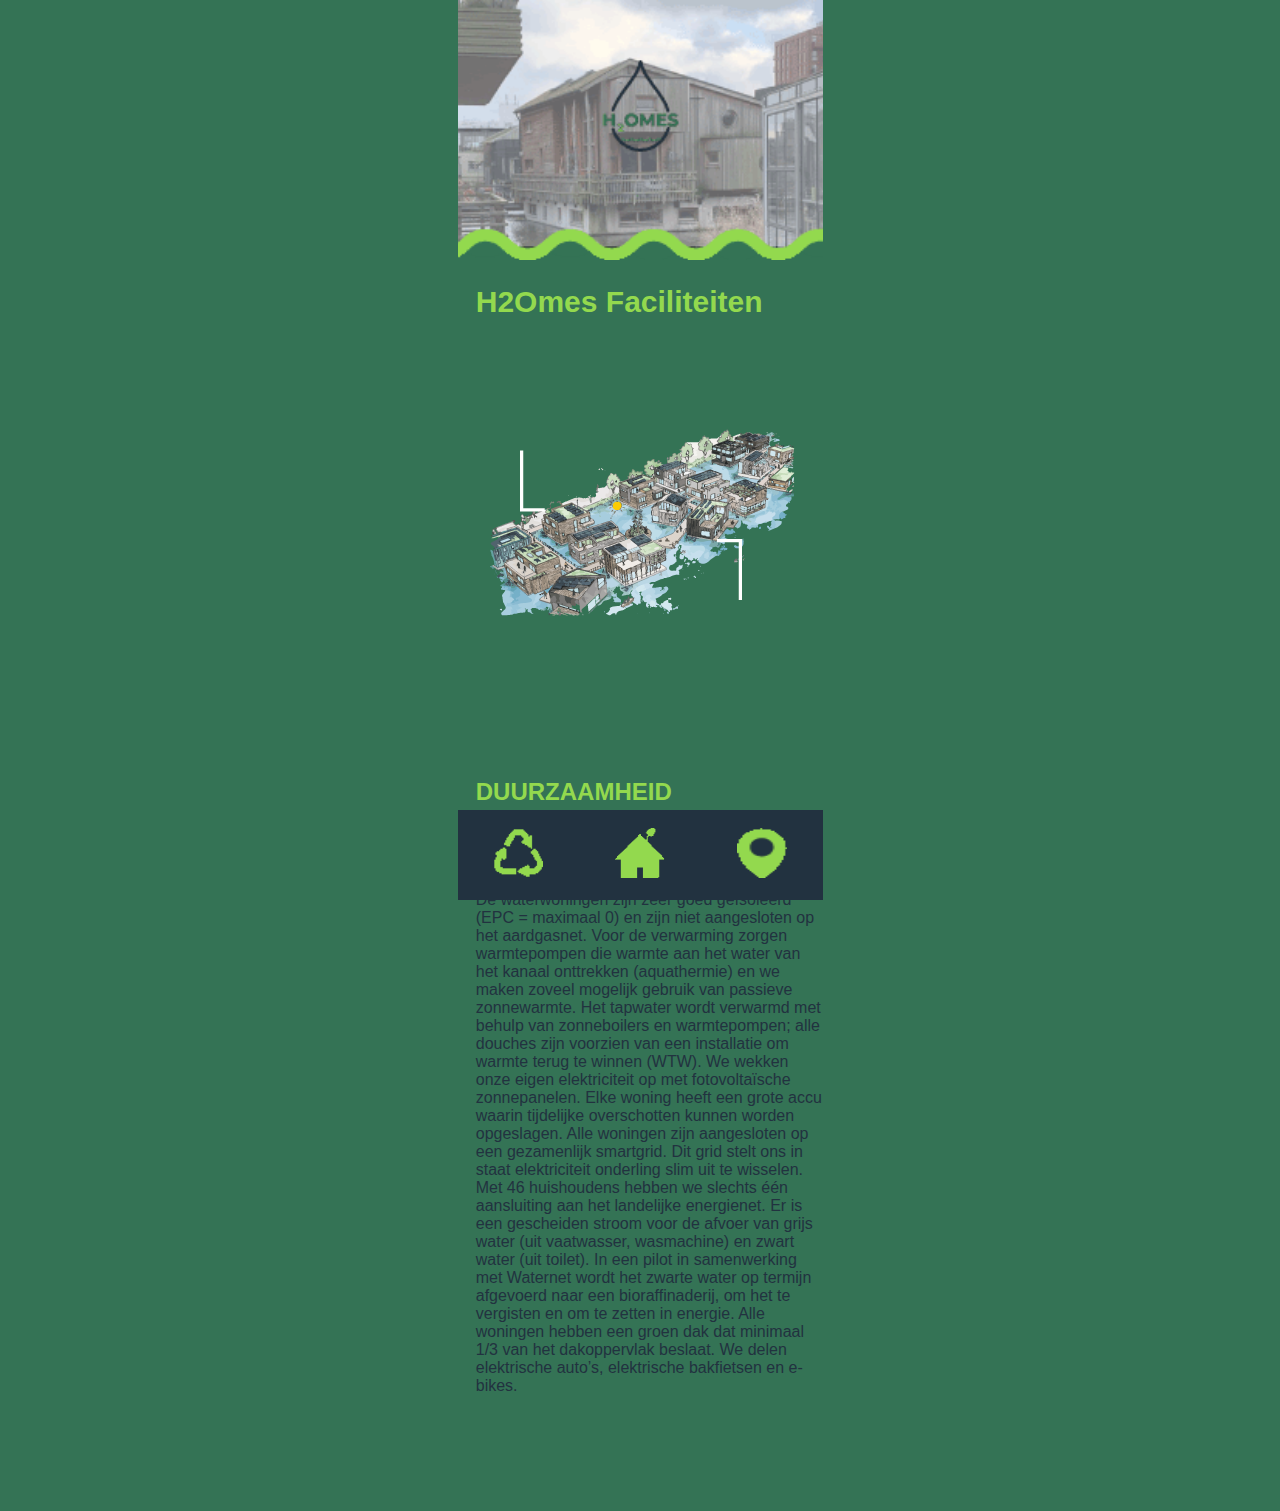
==== duurzaam.html @ d58c7251 "Add files via upload" ====
<!DOCTYPE html>
<html lang="en">
<head>
    <meta charset="UTF-8">
    <meta name="viewport" content="width=device-width, initial-scale=1.0">
    <title>H₂Ome</title>
    <link rel="stylesheet" href="style.css">
</head>

<body>
    
    <header>
        <h1>H2Omes</h1>
        </header>

        <div class="main">
    <main>
            <h2>H2Omes Faciliteiten</h2>

            <div class="image-container">
                <img src="images/plattengrond1.png" alt="Afbeelding">
                <div class="tooltips tooltip-top-left">
                    <span class="tooltip">H2Omes wil zuinig omgaan met drinkwater, vervuild water hergebruiken en op den duur zelfs de waterkwaliteit in ons kanaal verbeteren. Gedrag speelt daarbij een cruciale rol. Bewoners worden aangespoord om zo min mogelijk water te verspillen.
                         En er zijn gelukkig verschillende technieken die helpen om dat doel te bereiken.</span>
                </div>
                <div class="tooltips tooltip-bottom-right">
                    <span class="tooltip1">I
                        We willen een rijke waterecologie bereiken met weinig middelen en minimaal onderhoud. 
                        We doen daarom strategische ingrepen voor de ontwikkeling hiervan. 
                        De gedachte is dat de natuur vanzelf komt, als je de juiste condities schept. 
                        De sleutel hiervoor is porositeit (hechtingsmogelijkheid). Met name rond de waterspiegel willen we veel geleidelijke nat-droog overgangen maken met 'holtes' op verschillende schaalniveaus. 
                        Hierdoor ontstaat broed-, nest, en paaigelegenheid, en hechten zich micro-organismen en algen. Hiermee wordt een voedselketen in werking gezet, waardoor er weer meer vissen, insecten, amfibieën, en vogels komen.</span>
                </div>
            </div>
           
   
        <h4>DUURZAAMHEID</h4>
        <p>De waterwoningen zijn zeer goed geïsoleerd (EPC = maximaal 0) en zijn niet aangesloten op het aardgasnet. <br>
            De waterwoningen zijn zeer goed geïsoleerd (EPC = maximaal 0) en zijn niet aangesloten op het aardgasnet.
Voor de verwarming zorgen warmtepompen die warmte aan het water van het kanaal onttrekken (aquathermie) en we maken zoveel mogelijk gebruik van passieve zonnewarmte.
Het tapwater wordt verwarmd met behulp van zonneboilers en warmtepompen; alle douches zijn voorzien van een installatie om warmte terug te winnen (WTW).
We wekken onze eigen elektriciteit op met fotovoltaïsche zonnepanelen. Elke woning heeft een grote accu waarin tijdelijke overschotten kunnen worden opgeslagen.
Alle woningen zijn aangesloten op een gezamenlijk smartgrid. Dit grid stelt ons in staat elektriciteit onderling slim uit te wisselen. Met 46 huishoudens hebben we slechts één aansluiting aan het landelijke energienet.
Er is een gescheiden stroom voor de afvoer van grijs water (uit vaatwasser, wasmachine) en zwart water (uit toilet). In een pilot in samenwerking met Waternet wordt het zwarte water op termijn afgevoerd naar een bioraffinaderij, om het te vergisten en om te zetten in energie.
Alle woningen hebben een groen dak dat minimaal 1/3 van het dakoppervlak beslaat.
We delen elektrische auto’s, elektrische bakfietsen en e-bikes.</p>

        </main>
    </div>



    <footer>
        <div class="footer2">
        <a href="link-naar-pagina1.html">
            <img src="images/reyclebin.png" alt="Afbeelding 1">
        </a>
        <a href="index.html">
            <img src="images/huisje-png.png" alt="Afbeelding 2">
        </a>
        <a href="link-naar-pagina3.html">
            <img src="images/pointer.png" alt="Afbeelding 3">
        </a>
        </div>
    </footer>
    
</body>
</html>
---- style.css ----
header {
    background-image: url('images/header.png');
    background-size: cover;
    background-position: center;
    color: white;
    padding: 50px;
    text-align: center;
    font-size: 2em;
    top: 0;
    z-index: 100;
    transition: padding 0.3s;
}


h1{
    visibility: hidden;
}

h3{
    text-shadow: -1px -1px 0 #223240,
    1px -1px 0 #223240,
   -1px 1px 0 #223240,
    1px 1px 0 #223240;
    margin-left: 10px;
}

h4{
color: #93D94E;
font-size: 1.5em;
font-family: 'Franklin Gothic Medium', 'Arial Narrow', Arial, sans-serif;
margin-left: 5%;
}

article p {
    color:#223240;
}

.main {
    padding-bottom: 100px; /* Voeg padding toe aan de onderkant van de main sectie */
}

article p {
    color: #223240;
}

body {
    align-items: center;
    justify-content: center;
     background-color: #347355;
        margin: 0;
        padding: 0;
        max-width: 365px; /* Maximale breedte */
        max-height: 667px; /* Maximale lengte */
        margin-left: auto;
        margin-right: auto;
    overflow-y: auto;
    }
    
    .background-container {
        background-image: url('images/achtergrondhuisjes.jpg');
        background-size: cover;
        background-position: center bottom 50px; /* 50 pixels naar beneden schuiven */
        padding: 10px;
    }

h2{
    font-size:  30px;
 display: flex;
 justify-content: left;
 margin-left: 5%;
 font-family: 'Franklin Gothic Medium', 'Arial Narrow', Arial, sans-serif ;
 color: #93D94E;
}


p{
    display: flex;
 justify-content: left;
 margin-left: 5%;
 font-family: 'Franklin Gothic Medium', 'Arial Narrow', Arial, sans-serif;
 color: #223240;

}

#tekst1{
    display: flex;
    justify-content: left;;
padding-bottom:  30%;
color: #223240;
font-family: 'Franklin Gothic Medium', 'Arial Narrow', Arial, sans-serif;
}

#image-container {
    display: flex;
    justify-content: center;
    align-items: center;
    margin: 20px;
}

#image-container img {
    width: 150px;
    margin: 13px;
}

#content-container {
    margin-top: 20px;
}

#button-container {
    display: flex;
    justify-content: center;
    margin-top: 10px;
}

.button {
    margin: 0 10px;
    padding: 10px 40px;
    font-size: 16px;
    background-color: #223240;
    color: #93D94E;
    border: none;
    cursor: pointer;
    border-radius: 5px;
    font-family: 'Franklin Gothic Medium', 'Arial Narrow', Arial, sans-serif;

    
}

.button:hover {
    background-color: #93D94E;
    color: #223240;
}


nav {
    display: flex;
    justify-content: space-around; /* Hiermee worden de navigatie-items gelijkmatig verdeeld */
    padding: 10px;
}

nav ul {
    list-style: none;
    padding: 0;
    margin: 0;
    display: flex;
}
.fotohuisjes {
    display: flex;
    flex-wrap: wrap;
    justify-content: space-around;
    margin-top: 20px;
    color: #93D94E;
    font-family: 'Franklin Gothic Medium', 'Arial Narrow', Arial, sans-serif;
}

.fotohuisjes div {
    margin: 10px;
}

.fotohuisjes img {
    width: 355px;
    height: 200px;
    object-fit: cover;

}

.huis {
    font-size: 18px;
    margin-top: 10px;
}



.small-text {
    margin-top: 5px;
    color: #223240;
}

.small-text1 {
    margin-top: 5px;
    margin-bottom: 60px;
    color: #223240;
}

.footer2 {
    display: flex;
    justify-content: space-around;
    align-items: center;
    background-color: #223240;
    color: white;
    width: 365px;
height: 10%;
    position: fixed;
    bottom: 0;
}

.footer2 a {
    text-decoration: none;
    color: white;
    display: flex;
    flex-direction: column;

}

.footer2 img {
    width: 50px;
    height: 50px;
    margin-bottom: 5px;
    transition: transform 0.3s; /* Voeg een overgang toe voor een vloeiende animatie */
}

.footer2 a:hover img {
    transform: scale(1.2); /* Vergroot de afbeelding met 20% */
}

footer {
    display: flex;
    justify-content: space-around;
    align-items: center;
    background-color: #223240;
    color: white;
    width: 365px;
height: 10%;
    position: fixed;
    bottom: 0;
}

footer a {
    margin: 0 10px;
    text-decoration: none;
    color: white;
    display: flex;
    flex-direction: column;
    align-items: center;
}

footer img {
    width: 50px;
    height: 50px;
    margin-bottom: 5px;
    transition: transform 0.3s; /* Voeg een overgang toe voor een vloeiende animatie */
}

footer a:hover img {
    transform: scale(1.2); /* Vergroot de afbeelding met 20% */
}


.image-container {
    position: relative;
margin-bottom: 20%;
}

.tooltips {
    display: none;
    position: absolute;
    text-align: center;
}

.image-container:hover .tooltips {
    display: flex;
}

.tooltip {
    background-color: #93D94E;
    color: #223240;
    font-family: 'Franklin Gothic Medium', 'Arial Narrow', Arial, sans-serif;
    margin-top: 10%;
    max-width: 100px;
    max-height: 100px;
    font-size: 40%;
    padding: 20px 10px;
    border-radius: 5px;
    margin: 5px;
    cursor: pointer;
}

.tooltip1 {
    background-color: #93D94E;
    color: #223240;
    font-family: 'Franklin Gothic Medium', 'Arial Narrow', Arial, sans-serif;
    margin-top: 10%;
    max-width: 100px;
    max-height: 100px;
    font-size: 30%;
    padding: 20px 10px;
    border-radius: 5px;
    margin: 5%;
    cursor: pointer;
}


.tooltip-top-left {
    top: 0;
    left: 4%;
}

.tooltip-bottom-right {
    bottom: 0;
    right: 0;
}
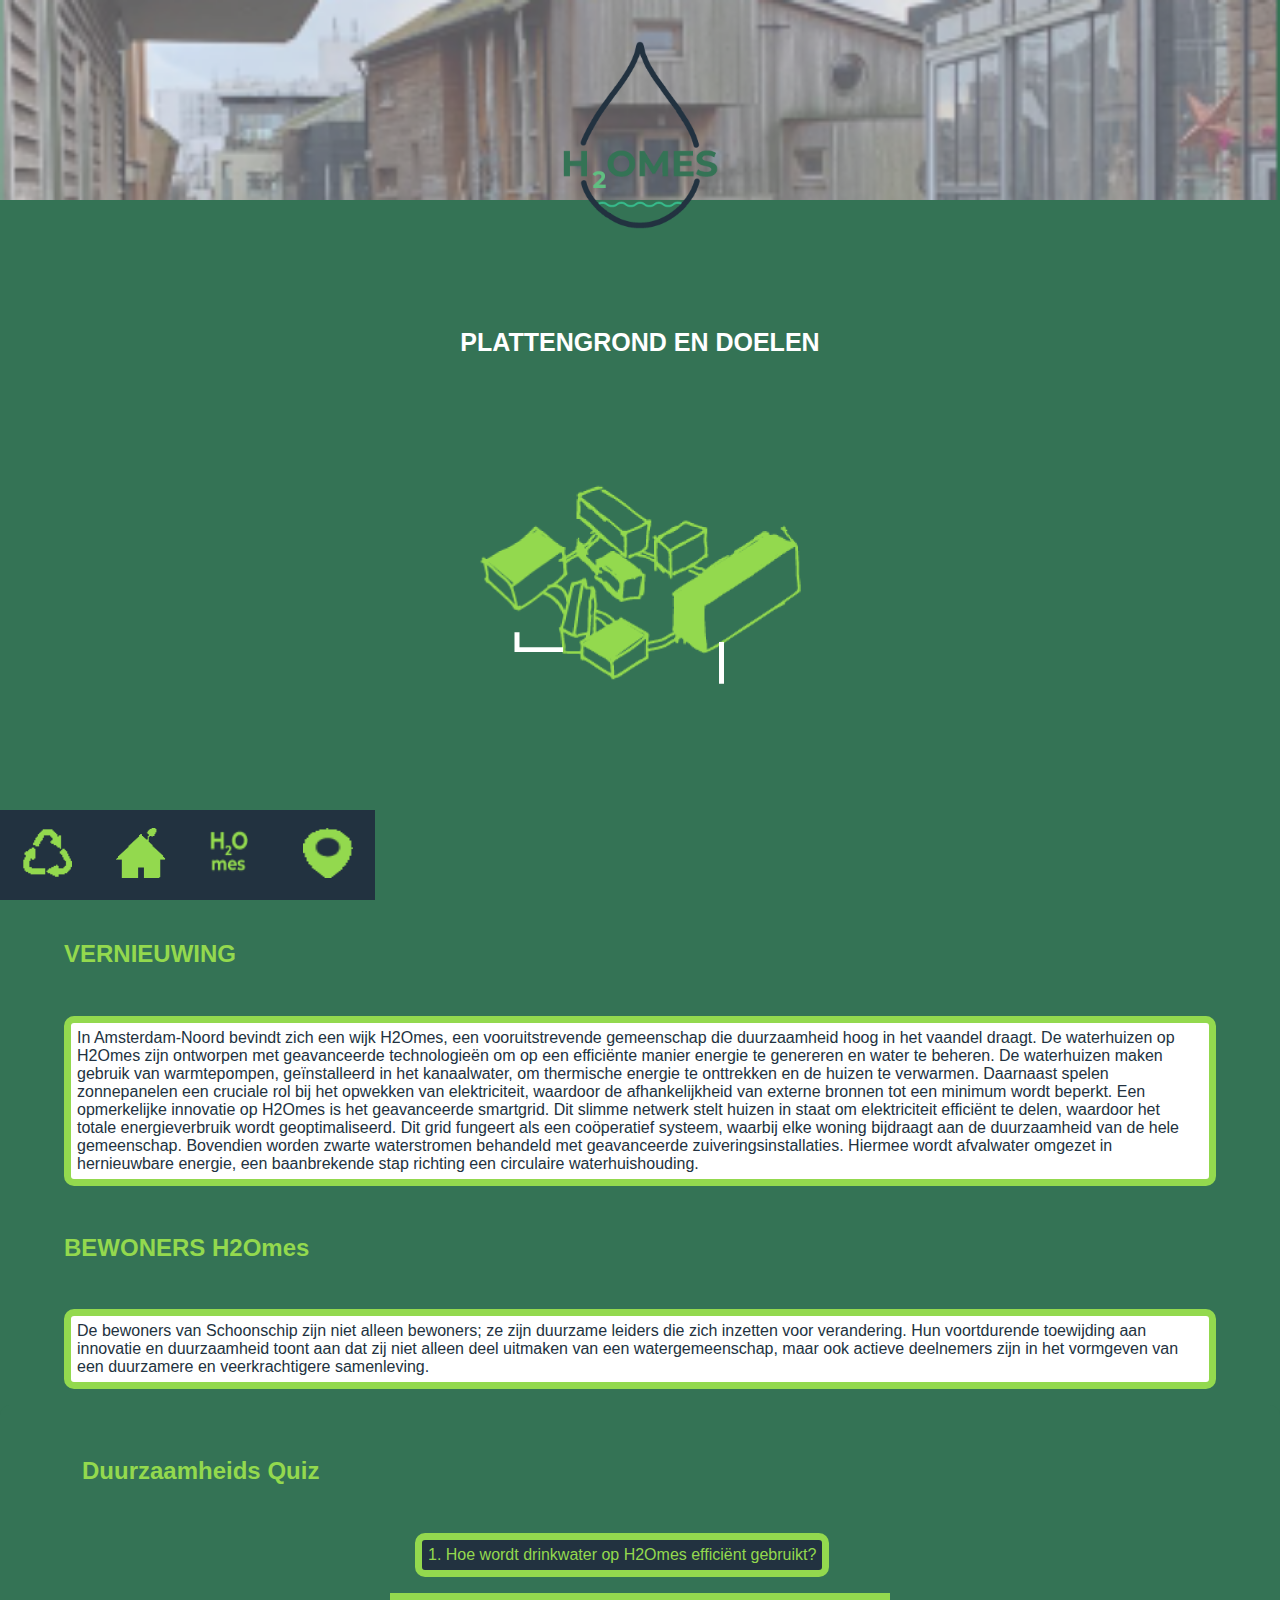
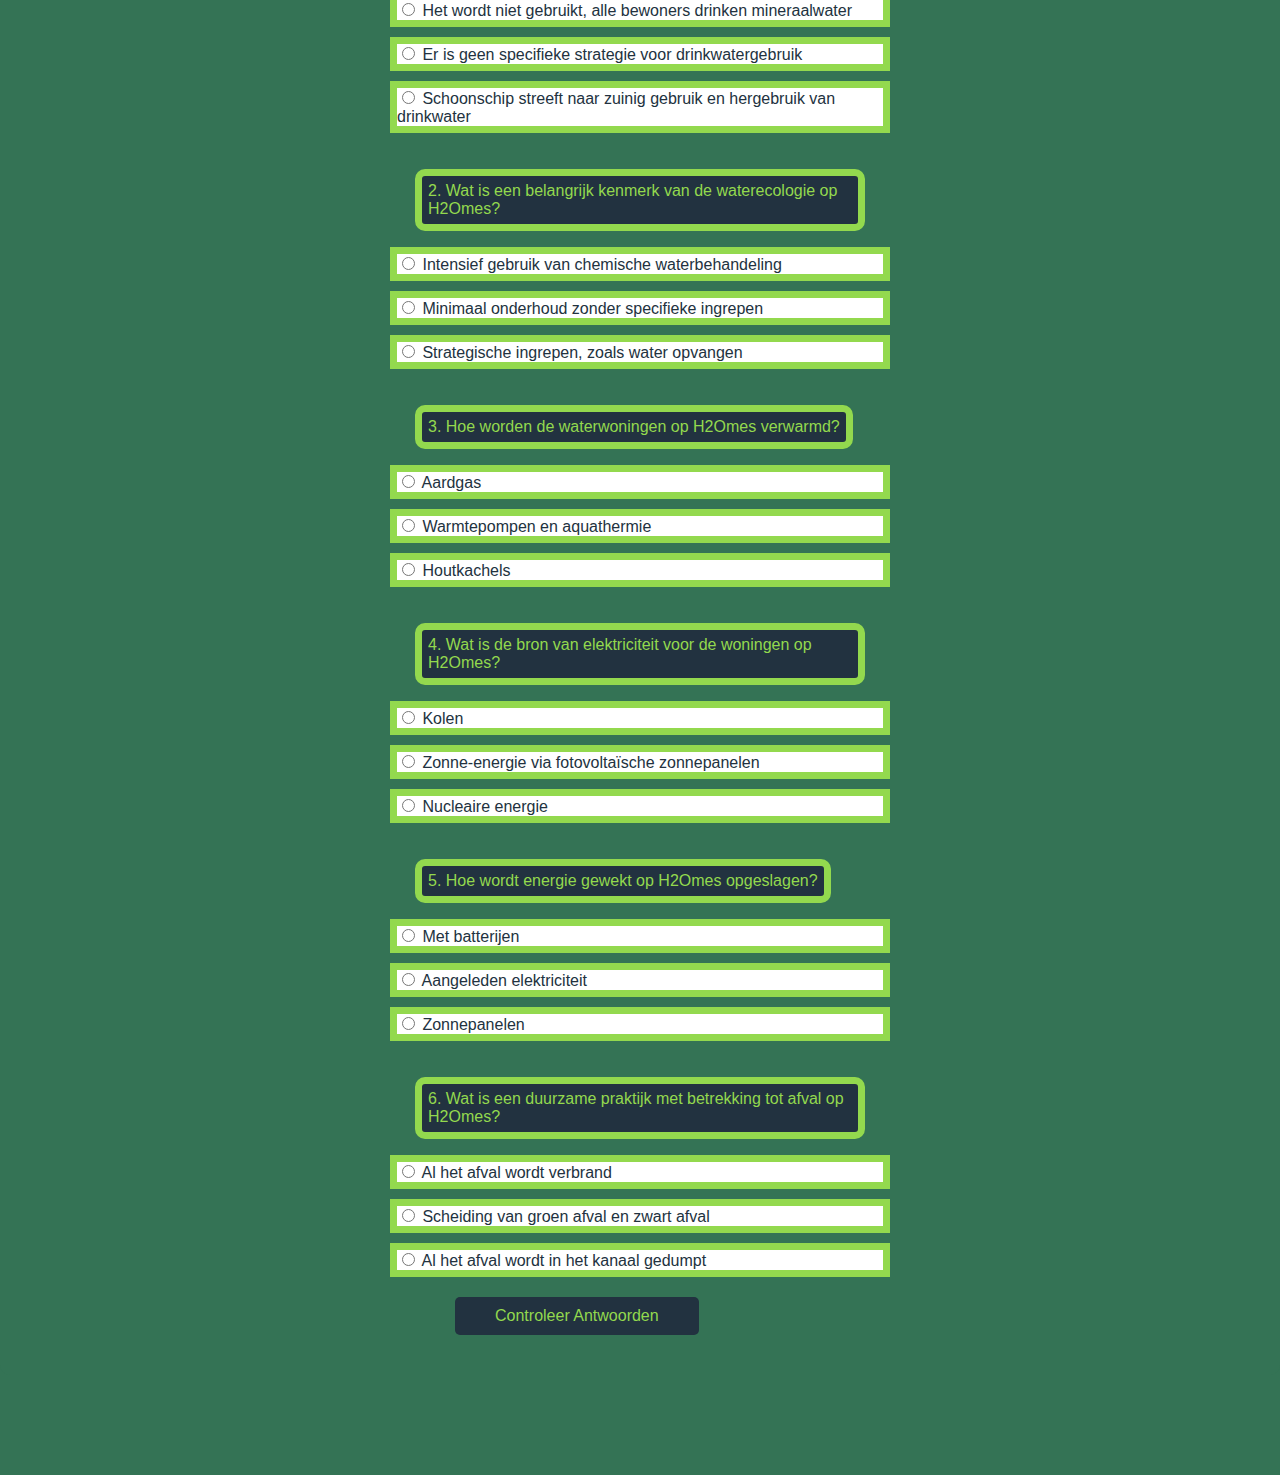
==== commit 1c99da9a: "Add files via upload" ====
--- a/duurzaam.html
+++ b/duurzaam.html
@@ -8,61 +8,107 @@
 </head>
 
 <body>
-    
+
     <header>
         <h1>H2Omes</h1>
-        </header>
+        <img src="images/h2omes-png.png" alt="H2Omes Logo">
+    </header>
 
-        <div class="main">
     <main>
-            <h2>H2Omes Faciliteiten</h2>
+        <section class="main-content">
+            <h2>PLATTENGROND EN DOELEN</h2>
 
             <div class="image-container">
-                <img src="images/plattengrond1.png" alt="Afbeelding">
+                <img src="images/H2omeshuisjes.png" alt="Afbeelding">
                 <div class="tooltips tooltip-top-left">
-                    <span class="tooltip">H2Omes wil zuinig omgaan met drinkwater, vervuild water hergebruiken en op den duur zelfs de waterkwaliteit in ons kanaal verbeteren. Gedrag speelt daarbij een cruciale rol. Bewoners worden aangespoord om zo min mogelijk water te verspillen.
-                         En er zijn gelukkig verschillende technieken die helpen om dat doel te bereiken.</span>
+                    <span class="tooltip">H2Omes wil zuinig omgaan met drinkwater, vervuild water hergebruiken en op den duur zelfs de waterkwaliteit in ons kanaal verbeteren. Gedrag speelt daarbij een cruciale rol. </span>
                 </div>
                 <div class="tooltips tooltip-bottom-right">
-                    <span class="tooltip1">I
-                        We willen een rijke waterecologie bereiken met weinig middelen en minimaal onderhoud. 
+                    <span class="tooltip1">We willen een rijke waterecologie bereiken met weinig middelen en minimaal onderhoud. 
                         We doen daarom strategische ingrepen voor de ontwikkeling hiervan. 
                         De gedachte is dat de natuur vanzelf komt, als je de juiste condities schept. 
-                        De sleutel hiervoor is porositeit (hechtingsmogelijkheid). Met name rond de waterspiegel willen we veel geleidelijke nat-droog overgangen maken met 'holtes' op verschillende schaalniveaus. 
-                        Hierdoor ontstaat broed-, nest, en paaigelegenheid, en hechten zich micro-organismen en algen. Hiermee wordt een voedselketen in werking gezet, waardoor er weer meer vissen, insecten, amfibieën, en vogels komen.</span>
+                        De sleutel hiervoor is porositeit (hechtingsmogelijkheid).</span>
                 </div>
             </div>
+
+            <h4>VERNIEUWING</h4>
+            <article>
+                <p>In Amsterdam-Noord bevindt zich een wijk H2Omes, een vooruitstrevende gemeenschap die duurzaamheid hoog in het vaandel draagt. De waterhuizen op H2Omes zijn ontworpen met geavanceerde technologieën om op een efficiënte manier energie te genereren en water te beheren.
+                De waterhuizen maken gebruik van warmtepompen, geïnstalleerd in het kanaalwater, om thermische energie te onttrekken en de huizen te verwarmen. Daarnaast spelen zonnepanelen een cruciale rol bij het opwekken van elektriciteit, waardoor de afhankelijkheid van externe bronnen tot een minimum wordt beperkt.
+                Een opmerkelijke innovatie op H2Omes is het geavanceerde smartgrid. Dit slimme netwerk stelt huizen in staat om elektriciteit efficiënt te delen, waardoor het totale energieverbruik wordt geoptimaliseerd. Dit grid fungeert als een coöperatief systeem, waarbij elke woning bijdraagt aan de duurzaamheid van de hele gemeenschap.
+                Bovendien worden zwarte waterstromen behandeld met geavanceerde zuiveringsinstallaties. Hiermee wordt afvalwater omgezet in hernieuwbare energie, een baanbrekende stap richting een circulaire waterhuishouding.</P>
            
-   
-        <h4>DUURZAAMHEID</h4>
-        <p>De waterwoningen zijn zeer goed geïsoleerd (EPC = maximaal 0) en zijn niet aangesloten op het aardgasnet. <br>
-            De waterwoningen zijn zeer goed geïsoleerd (EPC = maximaal 0) en zijn niet aangesloten op het aardgasnet.
-Voor de verwarming zorgen warmtepompen die warmte aan het water van het kanaal onttrekken (aquathermie) en we maken zoveel mogelijk gebruik van passieve zonnewarmte.
-Het tapwater wordt verwarmd met behulp van zonneboilers en warmtepompen; alle douches zijn voorzien van een installatie om warmte terug te winnen (WTW).
-We wekken onze eigen elektriciteit op met fotovoltaïsche zonnepanelen. Elke woning heeft een grote accu waarin tijdelijke overschotten kunnen worden opgeslagen.
-Alle woningen zijn aangesloten op een gezamenlijk smartgrid. Dit grid stelt ons in staat elektriciteit onderling slim uit te wisselen. Met 46 huishoudens hebben we slechts één aansluiting aan het landelijke energienet.
-Er is een gescheiden stroom voor de afvoer van grijs water (uit vaatwasser, wasmachine) en zwart water (uit toilet). In een pilot in samenwerking met Waternet wordt het zwarte water op termijn afgevoerd naar een bioraffinaderij, om het te vergisten en om te zetten in energie.
-Alle woningen hebben een groen dak dat minimaal 1/3 van het dakoppervlak beslaat.
-We delen elektrische auto’s, elektrische bakfietsen en e-bikes.</p>
+                <h4>BEWONERS H2Omes</h4>
+                <P> De bewoners van Schoonschip zijn niet alleen bewoners; ze zijn duurzame leiders die zich inzetten voor verandering. Hun voortdurende toewijding aan innovatie en duurzaamheid toont aan dat zij niet alleen deel uitmaken van een watergemeenschap,
+                     maar ook actieve deelnemers zijn in het vormgeven van een duurzamere en veerkrachtigere samenleving.</p>
+            </article>
 
-        </main>
-    </div>
+            <div class="quiz-container">
+            <h4>Duurzaamheids Quiz</h4>
+                <form id="quiz-form">
+                    <div class="question">
+                        <div class="question">
+                            <p>1. Hoe wordt drinkwater op H2Omes efficiënt gebruikt?</p>
+                            <label><input type="radio" name="q1" value="a"> Het wordt niet gebruikt, alle bewoners drinken mineraalwater</label>
+                            <label><input type="radio" name="q1" value="b"> Er is geen specifieke strategie voor drinkwatergebruik</label>
+                            <label><input type="radio" name="q1" value="c"> Schoonschip streeft naar zuinig gebruik en hergebruik van drinkwater</label>
+                        </div>
+                        
+                        <div class="question">
+                            <p>2. Wat is een belangrijk kenmerk van de waterecologie op H2Omes?</p>
+                            <label><input type="radio" name="q2" value="a"> Intensief gebruik van chemische waterbehandeling</label>
+                            <label><input type="radio" name="q2" value="b"> Minimaal onderhoud zonder specifieke ingrepen</label>
+                            <label><input type="radio" name="q2" value="c"> Strategische ingrepen, zoals water opvangen</label>
+                        </div>
+                        
+                        <div class="question">
+                            <p>3. Hoe worden de waterwoningen op H2Omes verwarmd?</p>
+                            <label><input type="radio" name="q3" value="a"> Aardgas</label>
+                            <label><input type="radio" name="q3" value="b"> Warmtepompen en aquathermie</label>
+                            <label><input type="radio" name="q3" value="c"> Houtkachels</label>
+                        </div>
+                        
+                        <div class="question">
+                            <p>4. Wat is de bron van elektriciteit voor de woningen op H2Omes?</p>
+                            <label><input type="radio" name="q4" value="a"> Kolen</label>
+                            <label><input type="radio" name="q4" value="b"> Zonne-energie via fotovoltaïsche zonnepanelen</label>
+                            <label><input type="radio" name="q4" value="c"> Nucleaire energie</label>
+                        </div>
+                        
+                        <div class="question">
+                            <p>5. Hoe wordt energie gewekt op H2Omes opgeslagen?</p>
+                            <label><input type="radio" name="q5" value="a"> Met batterijen</label>
+                            <label><input type="radio" name="q5" value="b"> Aangeleden elektriciteit</label>
+                            <label><input type="radio" name="q5" value="c"> Zonnepanelen</label>
+                        </div>
+                        
+                        <div class="question">
+                            <p>6. Wat is een duurzame praktijk met betrekking tot afval op H2Omes?</p>
+                            <label><input type="radio" name="q6" value="a"> Al het afval wordt verbrand</label>
+                            <label><input type="radio" name="q6" value="b"> Scheiding van groen afval en zwart afval</label>
+                            <label><input type="radio" name="q6" value="c"> Al het afval wordt in het kanaal gedumpt</label>
+                        </div>
+                        
 
-
+                    <button type="submit">Controleer Antwoorden</button>
+                </form>
+            </div>
+        </section>
+    </main>
 
     <footer>
-        <div class="footer2">
-        <a href="link-naar-pagina1.html">
+        <a href="duurzaam.html">
             <img src="images/reyclebin.png" alt="Afbeelding 1">
         </a>
         <a href="index.html">
             <img src="images/huisje-png.png" alt="Afbeelding 2">
         </a>
-        <a href="link-naar-pagina3.html">
+        <a href="huisjes.html">
+            <img src="images/h2omes-icon.png" alt="Afbeelding 3">
+        </a>
+        <a href="gegevens.html">
             <img src="images/pointer.png" alt="Afbeelding 3">
         </a>
-        </div>
     </footer>
-    
 </body>
-</html>+</html>
--- a/style.css
+++ b/style.css
@@ -1,9 +1,31 @@
+
+
+body {
+    align-items: center;
+    justify-content: center;
+    background-color: #347355;
+    margin: 0;
+    padding: 0;
+    max-width: 100%;
+    overflow-x: hidden; 
+}
+
+.container {
+    max-width: 375px; 
+    max-height: 667px;
+    margin-left: auto;
+    margin-right: auto;
+    overflow-y: auto;
+    position: relative;
+}
+
+
 header {
     background-image: url('images/header.png');
     background-size: cover;
     background-position: center;
     color: white;
-    padding: 50px;
+    padding: 20px; 
     text-align: center;
     font-size: 2em;
     top: 0;
@@ -11,83 +33,73 @@
     transition: padding 0.3s;
 }
 
-
-h1{
+header img {
+    position: absolute;
+    top: 15%;
+    left: 50%;
+    transform: translate(-50%, -50%);
+    max-width: 30%; 
+    max-height: 30%;
+}
+
+h1 {
     visibility: hidden;
 }
 
-h3{
-    text-shadow: -1px -1px 0 #223240,
-    1px -1px 0 #223240,
-   -1px 1px 0 #223240,
-    1px 1px 0 #223240;
-    margin-left: 10px;
-}
-
-h4{
-color: #93D94E;
-font-size: 1.5em;
-font-family: 'Franklin Gothic Medium', 'Arial Narrow', Arial, sans-serif;
-margin-left: 5%;
-}
-
-article p {
-    color:#223240;
-}
-
-.main {
-    padding-bottom: 100px; /* Voeg padding toe aan de onderkant van de main sectie */
-}
-
-article p {
-    color: #223240;
-}
-
-body {
-    align-items: center;
-    justify-content: center;
-     background-color: #347355;
-        margin: 0;
-        padding: 0;
-        max-width: 365px; /* Maximale breedte */
-        max-height: 667px; /* Maximale lengte */
-        margin-left: auto;
-        margin-right: auto;
-    overflow-y: auto;
-    }
-    
-    .background-container {
-        background-image: url('images/achtergrondhuisjes.jpg');
-        background-size: cover;
-        background-position: center bottom 50px; /* 50 pixels naar beneden schuiven */
-        padding: 10px;
-    }
-
-h2{
-    font-size:  30px;
- display: flex;
- justify-content: left;
- margin-left: 5%;
- font-family: 'Franklin Gothic Medium', 'Arial Narrow', Arial, sans-serif ;
- color: #93D94E;
-}
-
-
-p{
-    display: flex;
- justify-content: left;
- margin-left: 5%;
- font-family: 'Franklin Gothic Medium', 'Arial Narrow', Arial, sans-serif;
- color: #223240;
-
-}
-
-#tekst1{
-    display: flex;
-    justify-content: left;;
-padding-bottom:  30%;
-color: #223240;
-font-family: 'Franklin Gothic Medium', 'Arial Narrow', Arial, sans-serif;
+
+h4 {
+    color: #93D94E;
+    font-size: 1.5em;
+    font-family: 'Franklin Gothic Medium', 'Arial Narrow', Arial, sans-serif;
+    margin-left: 5%;
+}
+
+
+main {
+    padding-bottom: 100px;
+}
+
+article p, main p {
+    display: flex;
+    justify-content: center;
+    font-family: 'Franklin Gothic Medium', 'Arial Narrow', Arial, sans-serif;
+    color: #223240;
+    background-color: white;
+    border: 7px solid #93D94E; 
+    padding: 6px; 
+    display: inline-block;
+    border-radius: 10px;
+    margin-left: 5%;
+    margin-right: 5%;
+}
+
+
+background-container {
+    background-image: url('images/achtergrondhuisjes.jpg');
+    background-size: cover;
+    background-position: center bottom 50px;
+    padding: 10px;
+}
+
+h2 {
+    font-size: 25px;
+    display: flex;
+    justify-content: center;
+    font-family: 'Franklin Gothic Medium', 'Arial Narrow', Arial, sans-serif;
+    color: white;
+    margin-top: 10%;
+}
+
+main h2 {
+    margin-bottom: 10%;
+}
+
+#tekst1 {
+    display: flex;
+    justify-content: left;
+    padding-bottom: 30%;
+    color: #223240;
+    font-family: 'Franklin Gothic Medium', 'Arial Narrow', Arial, sans-serif;
 }
 
 #image-container {
@@ -103,7 +115,7 @@
 }
 
 #content-container {
-    margin-top: 20px;
+    margin-top: 30px;
 }
 
 #button-container {
@@ -122,8 +134,6 @@
     cursor: pointer;
     border-radius: 5px;
     font-family: 'Franklin Gothic Medium', 'Arial Narrow', Arial, sans-serif;
-
-    
 }
 
 .button:hover {
@@ -131,10 +141,70 @@
     color: #223240;
 }
 
+.quiz-container {
+    background-color: #347355;
+    padding: 20px;
+    border-radius: 10px;
+}
+
+.question p {
+    color: #93D94E;
+    background-color: #223240;
+}
+
+form {
+    max-width: 500px;
+    margin: 0 auto;
+}
+
+.question {
+    margin-bottom: 20px;
+}
+
+label {
+    display: block;
+    margin-bottom: 10px;
+    font-family: 'Franklin Gothic Medium', 'Arial Narrow', Arial, sans-serif;
+    color: #223240;
+    background-color: white;
+    border: 7px solid #93D94E;
+}
+
+input[type="submit"] {
+    background-color: #93D94E;
+    color: #93D94E;
+    padding: 10px 20px;
+    border: none;
+    border-radius: 5px;
+    cursor: pointer;
+    font-size: 16px;
+}
+
+input[type="submit"]:hover {
+    background-color: #93D94E;
+    color: #223240;
+}
+
+button {
+    align-items: center;
+    margin-left: 13%;
+    padding: 10px 40px;
+    font-size: 16px;
+    background-color: #223240;
+    color: #93D94E;
+    border: none;
+    cursor: pointer;
+    border-radius: 5px;
+    font-family: 'Franklin Gothic Medium', 'Arial Narrow', Arial, sans-serif;
+}
+
+button:hover {
+    color: #45a049;
+}
 
 nav {
     display: flex;
-    justify-content: space-around; /* Hiermee worden de navigatie-items gelijkmatig verdeeld */
+    justify-content: space-around;
     padding: 10px;
 }
 
@@ -144,40 +214,33 @@
     margin: 0;
     display: flex;
 }
-.fotohuisjes {
-    display: flex;
-    flex-wrap: wrap;
-    justify-content: space-around;
-    margin-top: 20px;
-    color: #93D94E;
-    font-family: 'Franklin Gothic Medium', 'Arial Narrow', Arial, sans-serif;
-}
-
-.fotohuisjes div {
-    margin: 10px;
-}
-
-.fotohuisjes img {
-    width: 355px;
+
+
+.house-title {
+    font-size: 18px;
+    margin-top: 2px;
+    font-family: 'Franklin Gothic Medium', 'Arial Narrow', Arial, sans-serif;
+    color: #93D94E;
+    margin-left: 5%;
+    font-size: 1.3em;
+}
+
+.house-image {
+    width: 345px;
     height: 200px;
     object-fit: cover;
-
-}
-
-.huis {
-    font-size: 18px;
-    margin-top: 10px;
-}
-
-
+    border: 4px solid #ffffff;
+    border-radius: 10%;
+    margin-left: 3%;
+}
 
 .small-text {
-    margin-top: 5px;
+    margin-top: 50px;
     color: #223240;
 }
 
 .small-text1 {
-    margin-top: 5px;
+    margin-top: 50px;
     margin-bottom: 60px;
     color: #223240;
 }
@@ -189,7 +252,7 @@
     background-color: #223240;
     color: white;
     width: 365px;
-height: 10%;
+    height: 10%;
     position: fixed;
     bottom: 0;
 }
@@ -199,18 +262,17 @@
     color: white;
     display: flex;
     flex-direction: column;
-
 }
 
 .footer2 img {
     width: 50px;
     height: 50px;
     margin-bottom: 5px;
-    transition: transform 0.3s; /* Voeg een overgang toe voor een vloeiende animatie */
+    transition: transform 0.3s;
 }
 
 .footer2 a:hover img {
-    transform: scale(1.2); /* Vergroot de afbeelding met 20% */
+    transform: scale(1.2);
 }
 
 footer {
@@ -219,8 +281,8 @@
     align-items: center;
     background-color: #223240;
     color: white;
-    width: 365px;
-height: 10%;
+    width: 375px;
+    height: 10%;
     position: fixed;
     bottom: 0;
 }
@@ -238,17 +300,29 @@
     width: 50px;
     height: 50px;
     margin-bottom: 5px;
-    transition: transform 0.3s; /* Voeg een overgang toe voor een vloeiende animatie */
+    transition: transform 0.3s;
 }
 
 footer a:hover img {
-    transform: scale(1.2); /* Vergroot de afbeelding met 20% */
-}
-
+    transform: scale(1.2);
+}
 
 .image-container {
+    display: flex;
+    flex-direction: column;
+    align-items: center;
     position: relative;
-margin-bottom: 20%;
+    margin-bottom: 20%;
+}
+
+#content-container {
+    margin-top: 30px;
+}
+
+#image-container img {
+    width: 100%;
+    max-width: 400px;
+    margin: 13px;
 }
 
 .tooltips {
@@ -262,40 +336,35 @@
 }
 
 .tooltip {
-    background-color: #93D94E;
-    color: #223240;
-    font-family: 'Franklin Gothic Medium', 'Arial Narrow', Arial, sans-serif;
-    margin-top: 10%;
-    max-width: 100px;
-    max-height: 100px;
-    font-size: 40%;
-    padding: 20px 10px;
-    border-radius: 5px;
-    margin: 5px;
-    cursor: pointer;
+    background-color: #ffffff;
+    color: #223240;
+    font-family: 'Franklin Gothic Medium', 'Arial Narrow', Arial, sans-serif;
+    font-size: 8px;
+    padding: 6px;
+    border-radius: 5px;
+    cursor: pointer;
+    position: absolute;
 }
 
 .tooltip1 {
-    background-color: #93D94E;
-    color: #223240;
-    font-family: 'Franklin Gothic Medium', 'Arial Narrow', Arial, sans-serif;
-    margin-top: 10%;
-    max-width: 100px;
-    max-height: 100px;
-    font-size: 30%;
-    padding: 20px 10px;
-    border-radius: 5px;
-    margin: 5%;
-    cursor: pointer;
-}
-
+    background-color: #ffffff;
+    color: #223240;
+    font-family: 'Franklin Gothic Medium', 'Arial Narrow', Arial, sans-serif;
+    font-size: 8px;
+    padding: 4px;
+    border-radius: 5px;
+    cursor: pointer;
+    position: absolute;
+}
 
 .tooltip-top-left {
-    top: 0;
-    left: 4%;
+    top: 10%;
+    left: 10%;
+    transform: translate(-50%, 0);
 }
 
 .tooltip-bottom-right {
     bottom: 0;
-    right: 0;
-}
+    right: 40%;
+    transform: translate(80%, 0);
+}
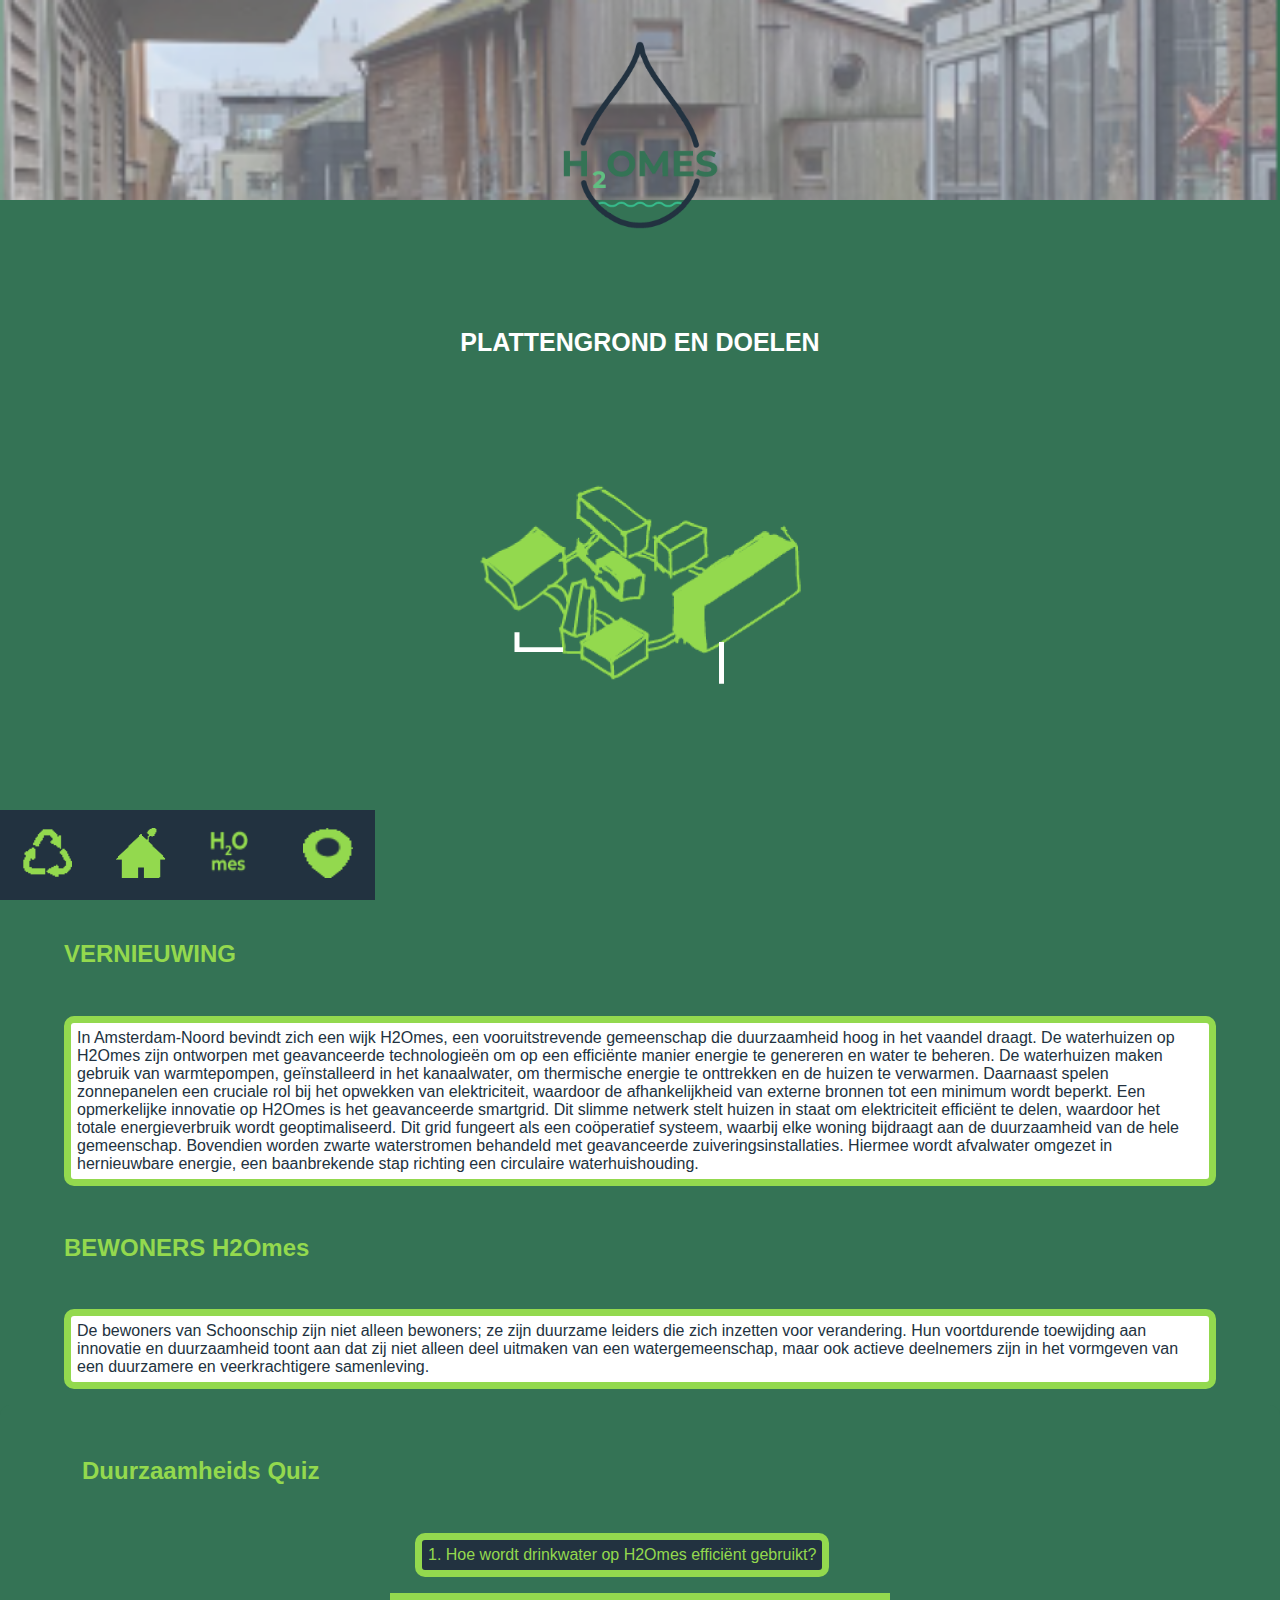
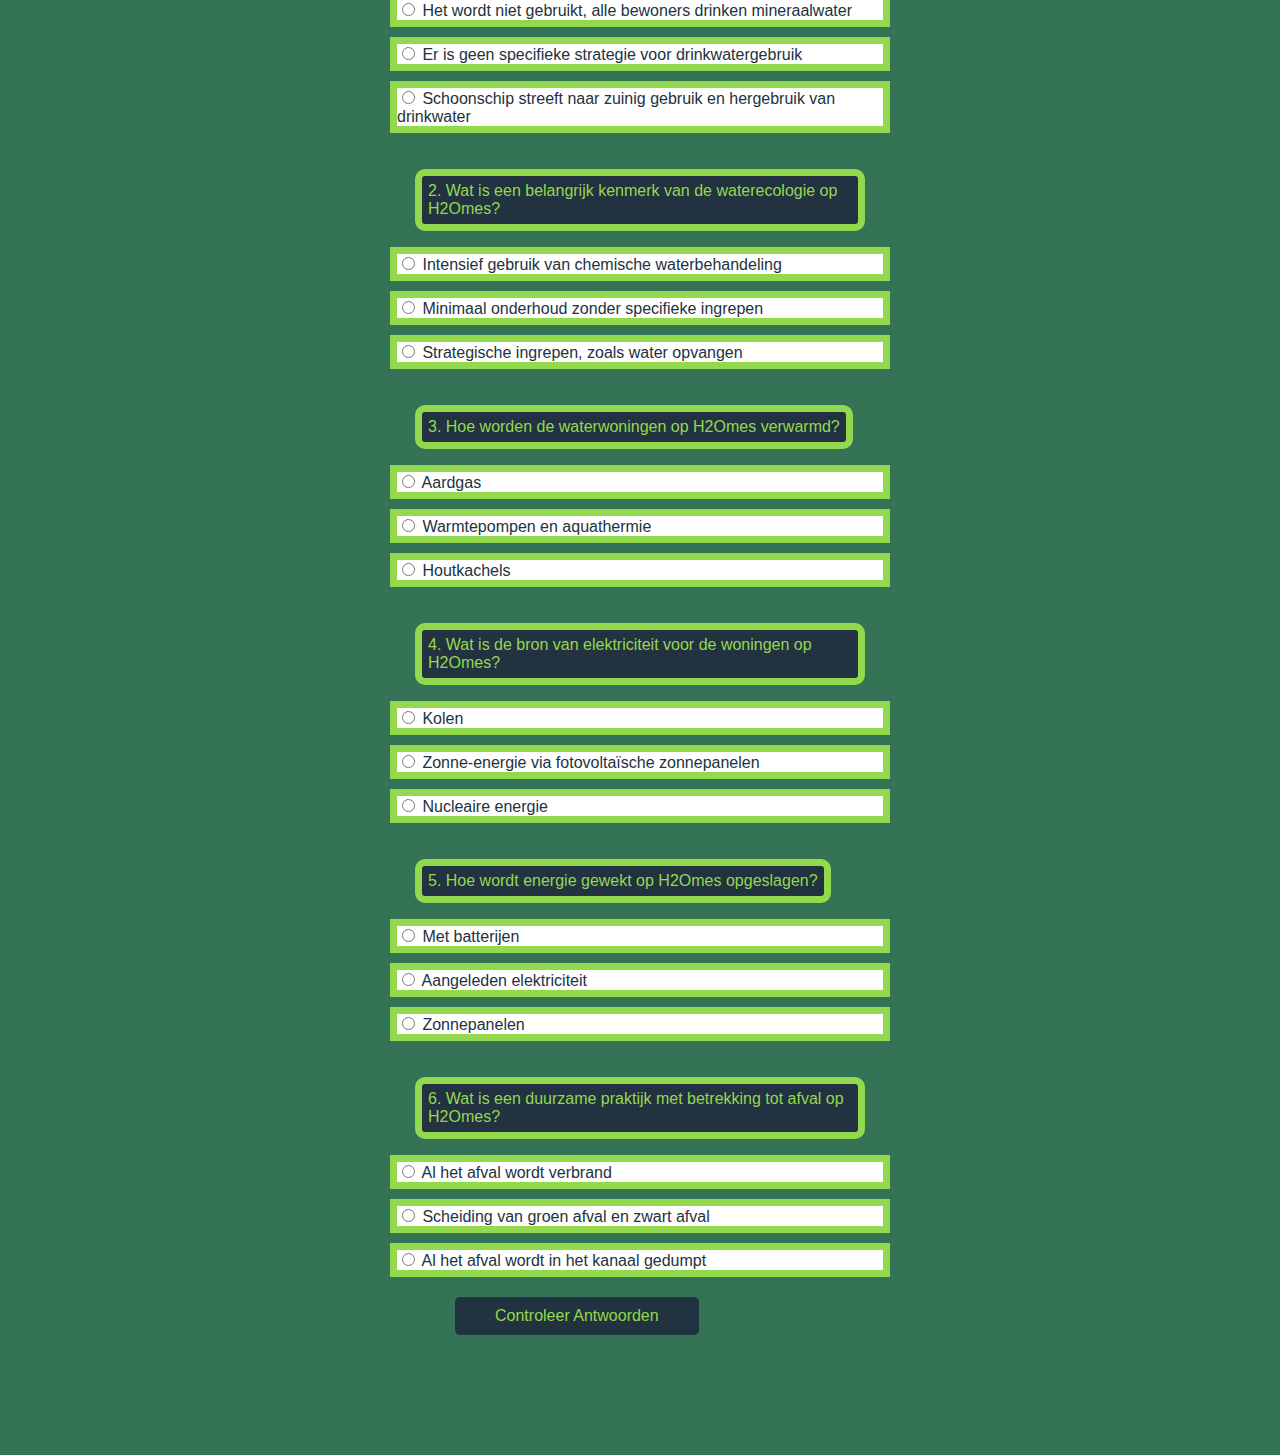
==== commit b1f87b13: "Add files via upload" ====
--- a/duurzaam.html
+++ b/duurzaam.html
@@ -45,53 +45,52 @@
 
             <div class="quiz-container">
             <h4>Duurzaamheids Quiz</h4>
-                <form id="quiz-form">
-                    <div class="question">
-                        <div class="question">
-                            <p>1. Hoe wordt drinkwater op H2Omes efficiënt gebruikt?</p>
-                            <label><input type="radio" name="q1" value="a"> Het wordt niet gebruikt, alle bewoners drinken mineraalwater</label>
-                            <label><input type="radio" name="q1" value="b"> Er is geen specifieke strategie voor drinkwatergebruik</label>
-                            <label><input type="radio" name="q1" value="c"> Schoonschip streeft naar zuinig gebruik en hergebruik van drinkwater</label>
-                        </div>
-                        
-                        <div class="question">
-                            <p>2. Wat is een belangrijk kenmerk van de waterecologie op H2Omes?</p>
-                            <label><input type="radio" name="q2" value="a"> Intensief gebruik van chemische waterbehandeling</label>
-                            <label><input type="radio" name="q2" value="b"> Minimaal onderhoud zonder specifieke ingrepen</label>
-                            <label><input type="radio" name="q2" value="c"> Strategische ingrepen, zoals water opvangen</label>
-                        </div>
-                        
-                        <div class="question">
-                            <p>3. Hoe worden de waterwoningen op H2Omes verwarmd?</p>
-                            <label><input type="radio" name="q3" value="a"> Aardgas</label>
-                            <label><input type="radio" name="q3" value="b"> Warmtepompen en aquathermie</label>
-                            <label><input type="radio" name="q3" value="c"> Houtkachels</label>
-                        </div>
-                        
-                        <div class="question">
-                            <p>4. Wat is de bron van elektriciteit voor de woningen op H2Omes?</p>
-                            <label><input type="radio" name="q4" value="a"> Kolen</label>
-                            <label><input type="radio" name="q4" value="b"> Zonne-energie via fotovoltaïsche zonnepanelen</label>
-                            <label><input type="radio" name="q4" value="c"> Nucleaire energie</label>
-                        </div>
-                        
-                        <div class="question">
-                            <p>5. Hoe wordt energie gewekt op H2Omes opgeslagen?</p>
-                            <label><input type="radio" name="q5" value="a"> Met batterijen</label>
-                            <label><input type="radio" name="q5" value="b"> Aangeleden elektriciteit</label>
-                            <label><input type="radio" name="q5" value="c"> Zonnepanelen</label>
-                        </div>
-                        
-                        <div class="question">
-                            <p>6. Wat is een duurzame praktijk met betrekking tot afval op H2Omes?</p>
-                            <label><input type="radio" name="q6" value="a"> Al het afval wordt verbrand</label>
-                            <label><input type="radio" name="q6" value="b"> Scheiding van groen afval en zwart afval</label>
-                            <label><input type="radio" name="q6" value="c"> Al het afval wordt in het kanaal gedumpt</label>
-                        </div>
-                        
 
-                    <button type="submit">Controleer Antwoorden</button>
-                </form>
+            <form id="quiz-form">
+                <div class="question">
+                    <p>1. Hoe wordt drinkwater op H2Omes efficiënt gebruikt?</p>
+                    <label><input type="radio" name="q1" value="a"> Het wordt niet gebruikt, alle bewoners drinken mineraalwater</label>
+                    <label><input type="radio" name="q1" value="b"> Er is geen specifieke strategie voor drinkwatergebruik</label>
+                    <label><input type="radio" name="q1" value="c"> Schoonschip streeft naar zuinig gebruik en hergebruik van drinkwater</label>
+                </div>
+            
+                <div class="question">
+                    <p>2. Wat is een belangrijk kenmerk van de waterecologie op H2Omes?</p>
+                    <label><input type="radio" name="q2" value="a"> Intensief gebruik van chemische waterbehandeling</label>
+                    <label><input type="radio" name="q2" value="b"> Minimaal onderhoud zonder specifieke ingrepen</label>
+                    <label><input type="radio" name="q2" value="c"> Strategische ingrepen, zoals water opvangen</label>
+                </div>
+            
+                <div class="question">
+                    <p>3. Hoe worden de waterwoningen op H2Omes verwarmd?</p>
+                    <label><input type="radio" name="q3" value="a"> Aardgas</label>
+                    <label><input type="radio" name="q3" value="b"> Warmtepompen en aquathermie</label>
+                    <label><input type="radio" name="q3" value="c"> Houtkachels</label>
+                </div>
+            
+                <div class="question">
+                    <p>4. Wat is de bron van elektriciteit voor de woningen op H2Omes?</p>
+                    <label><input type="radio" name="q4" value="a"> Kolen</label>
+                    <label><input type="radio" name="q4" value="b"> Zonne-energie via fotovoltaïsche zonnepanelen</label>
+                    <label><input type="radio" name="q4" value="c"> Nucleaire energie</label>
+                </div>
+            
+                <div class="question">
+                    <p>5. Hoe wordt energie gewekt op H2Omes opgeslagen?</p>
+                    <label><input type="radio" name="q5" value="a"> Met batterijen</label>
+                    <label><input type="radio" name="q5" value="b"> Aangeleden elektriciteit</label>
+                    <label><input type="radio" name="q5" value="c"> Zonnepanelen</label>
+                </div>
+            
+                <div class="question">
+                    <p>6. Wat is een duurzame praktijk met betrekking tot afval op H2Omes?</p>
+                    <label><input type="radio" name="q6" value="a"> Al het afval wordt verbrand</label>
+                    <label><input type="radio" name="q6" value="b"> Scheiding van groen afval en zwart afval</label>
+                    <label><input type="radio" name="q6" value="c"> Al het afval wordt in het kanaal gedumpt</label>
+                </div>
+            
+                <button type="submit">Controleer Antwoorden</button>
+            </form>
             </div>
         </section>
     </main>
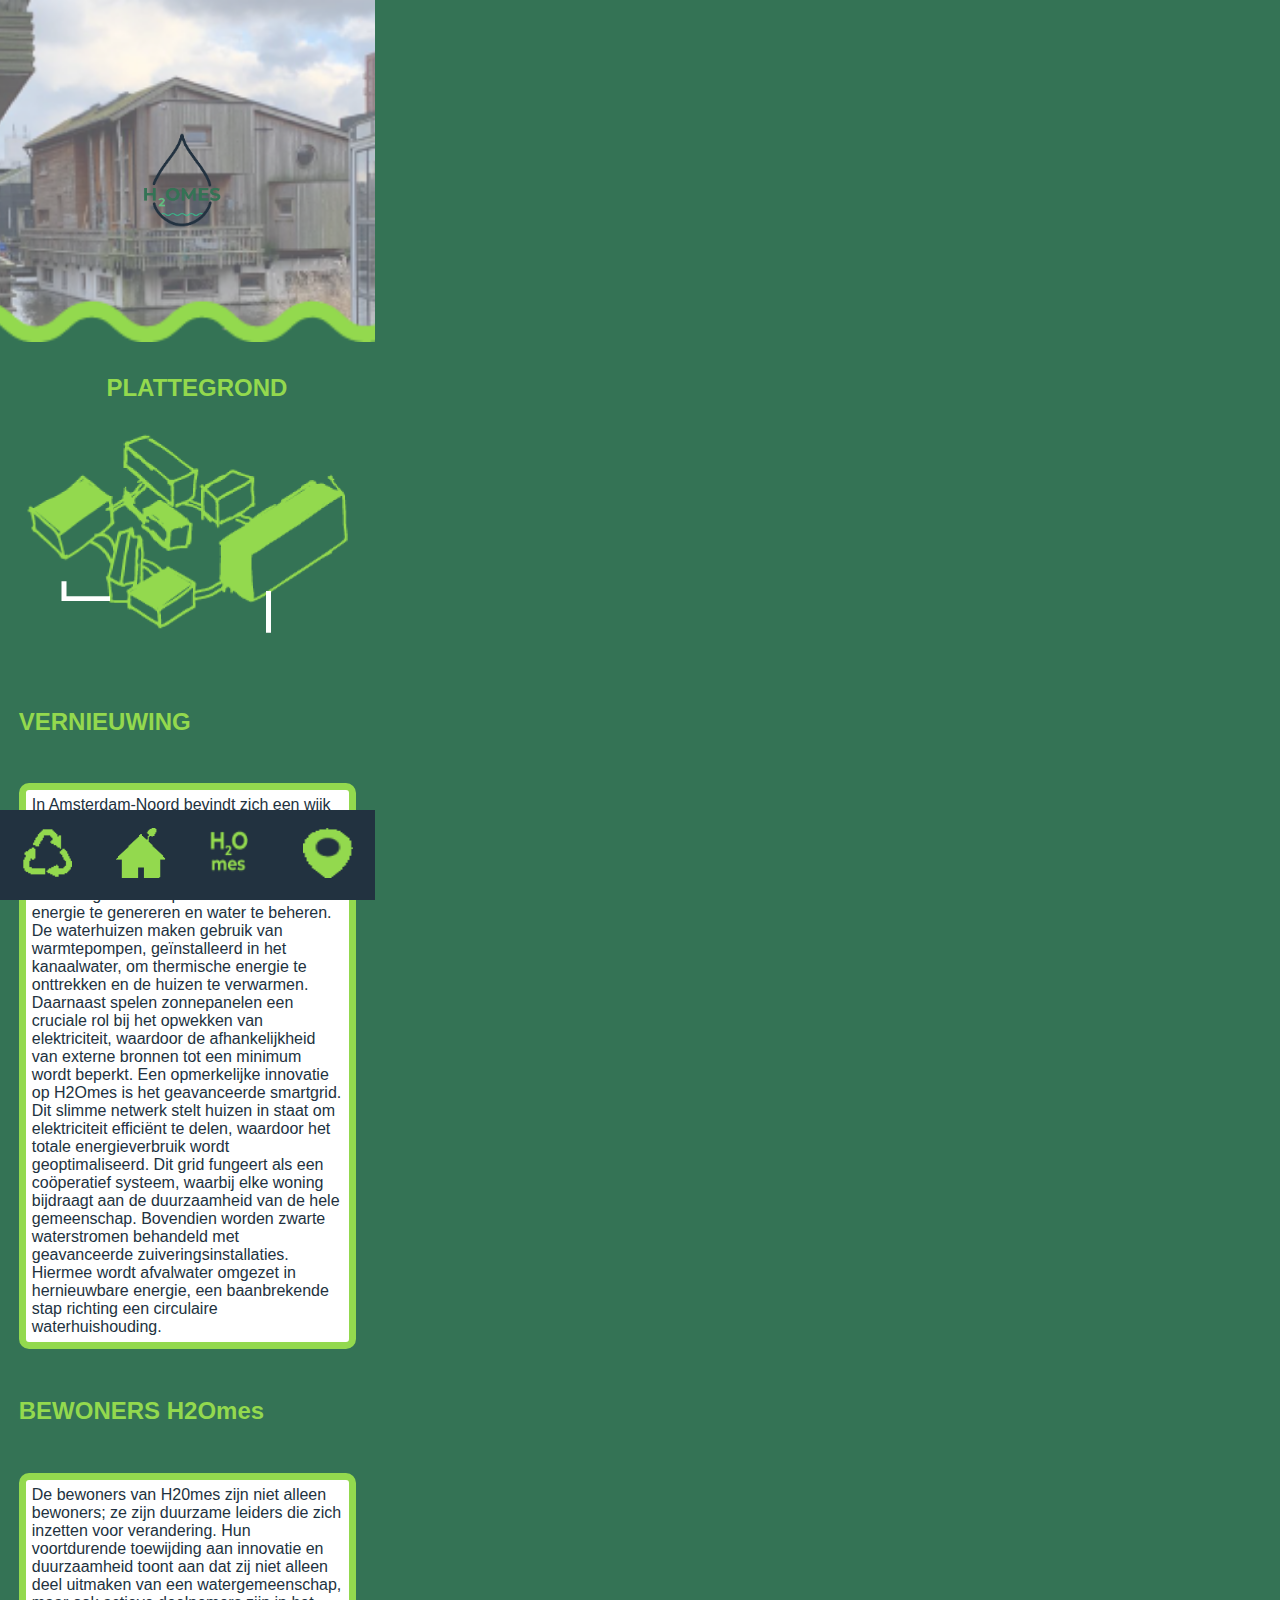
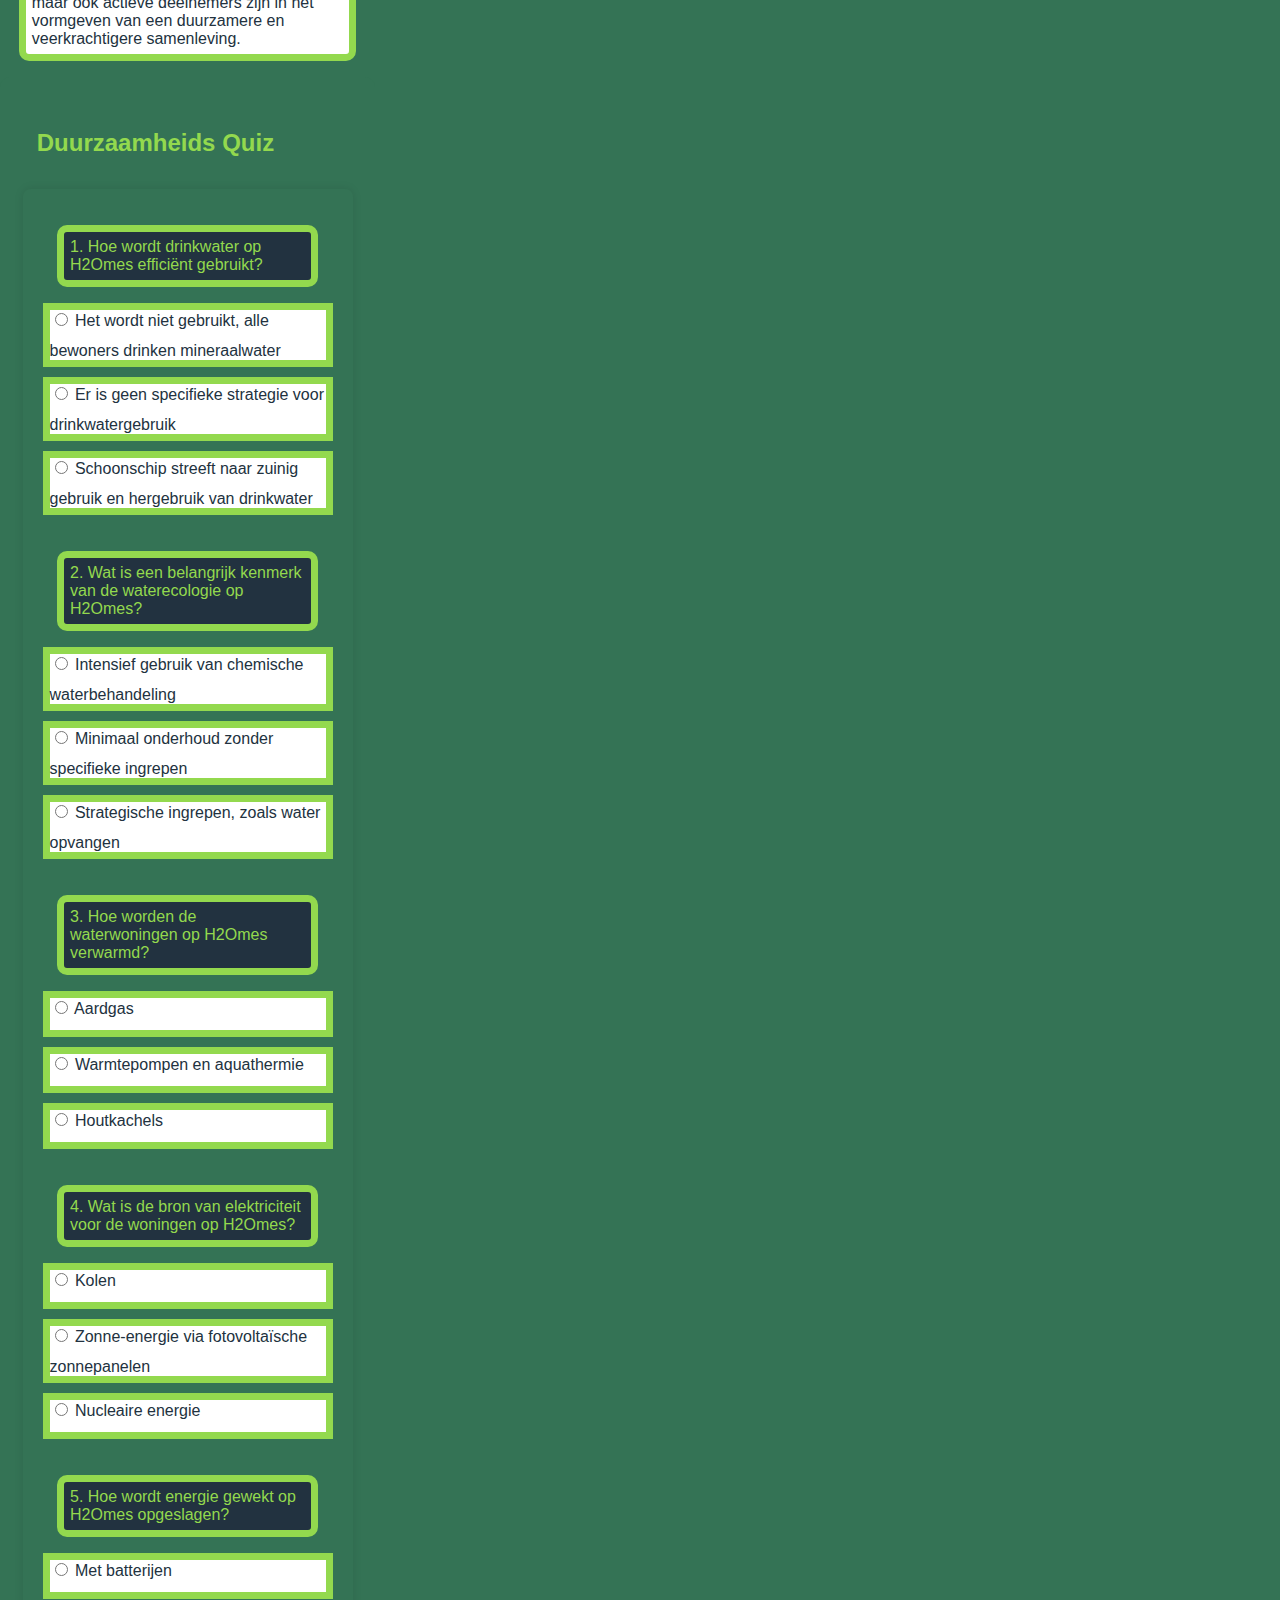
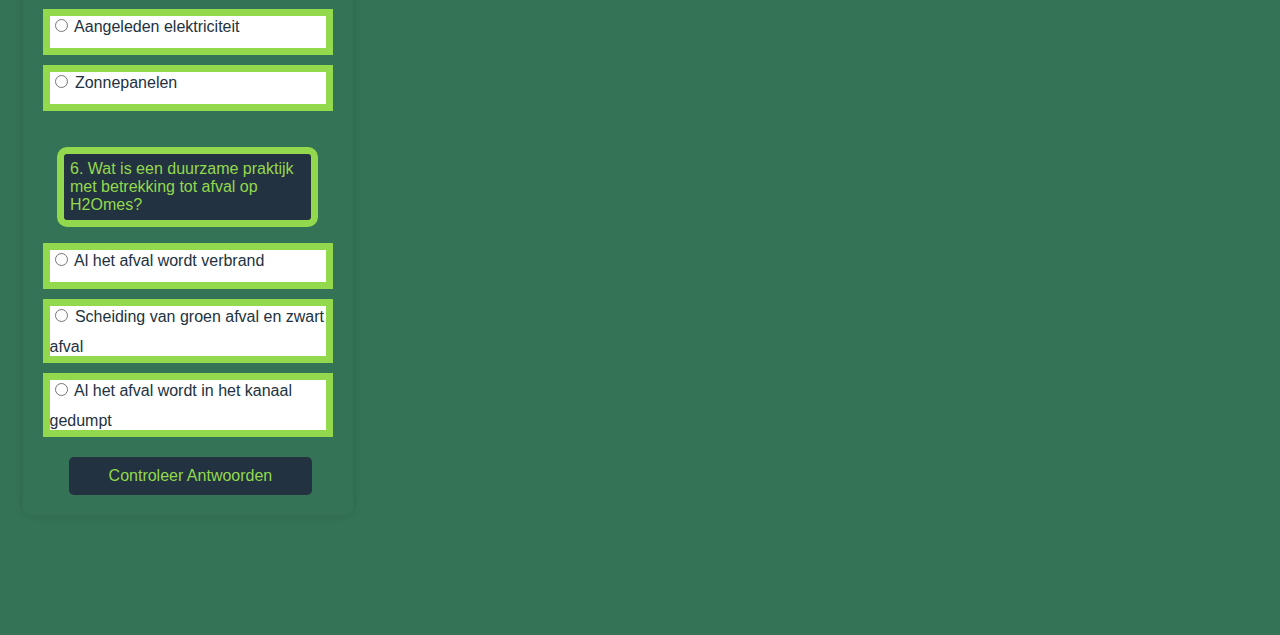
==== commit 58ddbe6d: "Add files via upload" ====
--- a/duurzaam.html
+++ b/duurzaam.html
@@ -16,9 +16,10 @@
 
     <main>
         <section class="main-content">
-            <h2>PLATTENGROND EN DOELEN</h2>
+
 
             <div class="image-container">
+                <h4>PLATTEGROND</h4>
                 <img src="images/H2omeshuisjes.png" alt="Afbeelding">
                 <div class="tooltips tooltip-top-left">
                     <span class="tooltip">H2Omes wil zuinig omgaan met drinkwater, vervuild water hergebruiken en op den duur zelfs de waterkwaliteit in ons kanaal verbeteren. Gedrag speelt daarbij een cruciale rol. </span>
@@ -39,14 +40,14 @@
                 Bovendien worden zwarte waterstromen behandeld met geavanceerde zuiveringsinstallaties. Hiermee wordt afvalwater omgezet in hernieuwbare energie, een baanbrekende stap richting een circulaire waterhuishouding.</P>
            
                 <h4>BEWONERS H2Omes</h4>
-                <P> De bewoners van Schoonschip zijn niet alleen bewoners; ze zijn duurzame leiders die zich inzetten voor verandering. Hun voortdurende toewijding aan innovatie en duurzaamheid toont aan dat zij niet alleen deel uitmaken van een watergemeenschap,
+                <P> De bewoners van H20mes zijn niet alleen bewoners; ze zijn duurzame leiders die zich inzetten voor verandering. Hun voortdurende toewijding aan innovatie en duurzaamheid toont aan dat zij niet alleen deel uitmaken van een watergemeenschap,
                      maar ook actieve deelnemers zijn in het vormgeven van een duurzamere en veerkrachtigere samenleving.</p>
             </article>
 
             <div class="quiz-container">
             <h4>Duurzaamheids Quiz</h4>
 
-            <form id="quiz-form">
+            <form>
                 <div class="question">
                     <p>1. Hoe wordt drinkwater op H2Omes efficiënt gebruikt?</p>
                     <label><input type="radio" name="q1" value="a"> Het wordt niet gebruikt, alle bewoners drinken mineraalwater</label>
--- a/style.css
+++ b/style.css
@@ -6,7 +6,8 @@
     background-color: #347355;
     margin: 0;
     padding: 0;
-    max-width: 100%;
+    width: 375px;
+    height: 667px;
     overflow-x: hidden; 
 }
 
@@ -34,12 +35,13 @@
 }
 
 header img {
-    position: absolute;
+
     top: 15%;
     left: 50%;
     transform: translate(-50%, -50%);
-    max-width: 30%; 
-    max-height: 30%;
+    max-width: 40%; 
+    max-height: 40%;
+    margin-left: 37%;
 }
 
 h1 {
@@ -90,8 +92,12 @@
     margin-top: 10%;
 }
 
-main h2 {
-    margin-bottom: 10%;
+
+.adres{
+    border: none;
+    background: none;
+    color: #93D94E;
+    margin-right: 45%;
 }
 
 #tekst1 {
@@ -102,31 +108,44 @@
     font-family: 'Franklin Gothic Medium', 'Arial Narrow', Arial, sans-serif;
 }
 
-#image-container {
-    display: flex;
-    justify-content: center;
-    align-items: center;
-    margin: 20px;
-}
-
-#image-container img {
-    width: 150px;
-    margin: 13px;
-}
-
-#content-container {
-    margin-top: 30px;
-}
-
-#button-container {
-    display: flex;
-    justify-content: center;
-    margin-top: 10px;
-}
+
+
+form {
+
+    padding: 20px;
+    border-radius: 8px;
+    box-shadow: 0 0 10px rgba(0, 0, 0, 0.1);
+    width: 290px;
+}
+
+
+
+label {
+    display: block;
+    margin-bottom: 8px;
+}
+
+input, textarea {
+    padding: 10px;
+    margin-bottom: 16px;
+    border: 1px solid #ccc;
+    border-radius: 4px;
+    box-sizing: border-box;
+}
+
+.tekst2 {
+    width: 100%;
+}
+
+section, textarea {
+    width: 100%;
+}
+ 
+
 
 .button {
-    margin: 0 10px;
-    padding: 10px 40px;
+    padding: 10px 24px;
+    margin-left: 11%;
     font-size: 16px;
     background-color: #223240;
     color: #93D94E;
@@ -152,6 +171,7 @@
     background-color: #223240;
 }
 
+
 form {
     max-width: 500px;
     margin: 0 auto;
@@ -176,7 +196,6 @@
     padding: 10px 20px;
     border: none;
     border-radius: 5px;
-    cursor: pointer;
     font-size: 16px;
 }
 
@@ -187,7 +206,7 @@
 
 button {
     align-items: center;
-    margin-left: 13%;
+    margin-left: 9%;
     padding: 10px 40px;
     font-size: 16px;
     background-color: #223240;
@@ -245,6 +264,15 @@
     color: #223240;
 }
 
+iframe {
+    width: auto;
+    height: 200px;
+margin-left: 10%;
+
+}
+
+
+
 .footer2 {
     display: flex;
     justify-content: space-around;
@@ -321,7 +349,7 @@
 
 #image-container img {
     width: 100%;
-    max-width: 400px;
+    max-width: 118px;
     margin: 13px;
 }
 
@@ -358,7 +386,7 @@
 }
 
 .tooltip-top-left {
-    top: 10%;
+    top: 35%;
     left: 10%;
     transform: translate(-50%, 0);
 }
